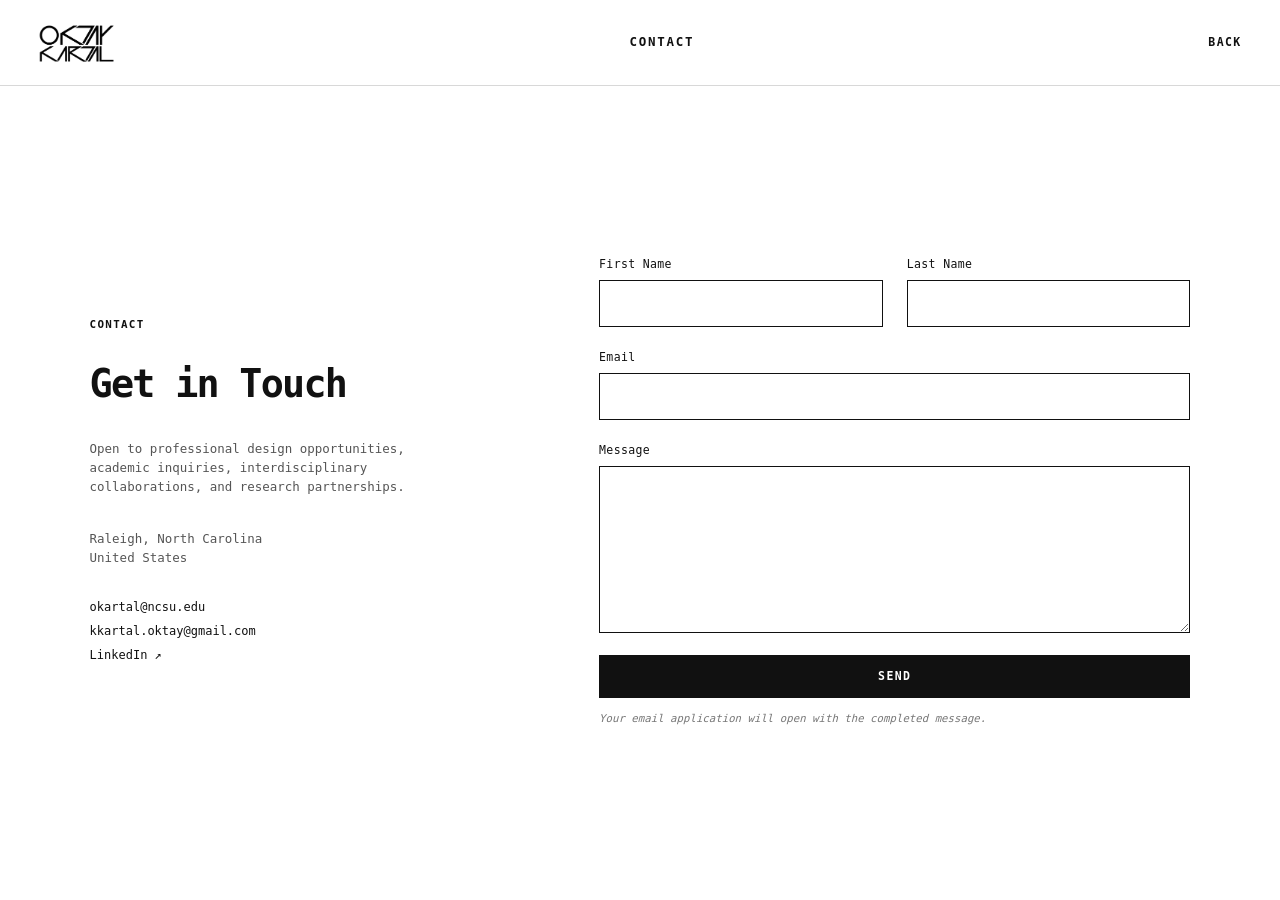
==== contact.html @ ffd4d25a "Add files via upload" ====
<!doctype html>
<html lang="en">
  <head>
    <meta charset="UTF-8" />
    <meta name="viewport" content="width=device-width, initial-scale=1" />
    <meta name="description" content="Contact designer and researcher Oktay Kartal." />
    <title>Contact — Oktay Kartal</title>
    <link rel="stylesheet" href="assets/css/styles.css" />
    <script src="assets/js/contact.js" defer></script>
  </head>
  <body class="contact-page">
    <header class="projects-header">
      <a class="projects-home" href="index.html" aria-label="Return to home"><img src="assets/images/oktay-kartal-logo.png" alt="Oktay Kartal" /></a>
      <h1>CONTACT</h1>
      <a class="projects-back" href="index.html">BACK</a>
    </header>

    <main class="contact-main">
      <section class="contact-details" aria-labelledby="contact-heading">
        <p class="contact-kicker">CONTACT</p>
        <h2 id="contact-heading">Get in Touch</h2>
        <p>Open to professional design opportunities, academic inquiries, interdisciplinary collaborations, and research partnerships.</p>
        <address>
          Raleigh, North Carolina<br />
          United States
        </address>
        <div class="contact-direct">
          <a href="mailto:okartal@ncsu.edu">okartal@ncsu.edu</a>
          <a href="mailto:kkartal.oktay@gmail.com">kkartal.oktay@gmail.com</a>
          <a href="https://www.linkedin.com/in/kartaloktay" target="_blank" rel="noopener">LinkedIn ↗</a>
        </div>
      </section>

      <form class="contact-form" id="contact-form">
        <div class="contact-name-fields">
          <label>First Name<input type="text" name="firstName" autocomplete="given-name" required /></label>
          <label>Last Name<input type="text" name="lastName" autocomplete="family-name" required /></label>
        </div>
        <label>Email<input type="email" name="email" autocomplete="email" required /></label>
        <label>Message<textarea name="message" rows="7" required></textarea></label>
        <button type="submit">SEND</button>
        <p class="contact-form-note">Your email application will open with the completed message.</p>
      </form>
    </main>
  </body>
</html>
---- assets/css/styles.css ----
:root {
  color-scheme: light;
  --paper: #f4f3ef;
  --ink: #11110f;
  --muted: #6c6b65;
  --line: #cfcec7;
  --pad: clamp(1.1rem, 2.5vw, 2.75rem);
  --serif: Georgia, "Times New Roman", serif;
  --sans: "Source Code Pro", "Cascadia Mono", Consolas, monospace;
}

* { box-sizing: border-box; }
html { scroll-behavior: smooth; scroll-padding-top: 5rem; }
body { margin: 0; background: var(--paper); color: var(--ink); font-family: var(--sans); font-size: 1rem; line-height: 1.45; }
.home-page { width: 100%; height: 100vh; height: 100svh; overflow: hidden; overscroll-behavior: none; }
.home-page main, .home-page .hero { width: 100%; height: 100%; }
.home-page .legacy-content { display: none !important; }
a { color: inherit; text-decoration: none; }
button { font: inherit; color: inherit; }
img { display: block; width: 100%; }
::selection { background: var(--ink); color: var(--paper); }

.skip-link { position: fixed; top: -5rem; left: 1rem; z-index: 100; background: var(--ink); color: var(--paper); padding: .65rem 1rem; }
.skip-link:focus { top: 1rem; }

.site-header { position: fixed; inset: 0 0 auto; z-index: 50; display: flex; align-items: center; justify-content: space-between; min-height: 4.25rem; padding: 0 var(--pad); border-bottom: 1px solid transparent; transition: background .3s, border-color .3s; }
.site-header.is-scrolled { background: color-mix(in srgb, var(--paper) 92%, transparent); border-color: var(--line); backdrop-filter: blur(12px); }
.wordmark { display: flex; align-items: center; width: clamp(4.75rem, 6.4vw, 6.75rem); height: 3.65rem; overflow: hidden; }
.wordmark img { width: 100%; height: 100%; object-fit: contain; }
.site-nav a, .menu-toggle { font-size: .78rem; letter-spacing: .12em; font-weight: 700; }
.site-nav { display: flex; gap: clamp(1rem, 2.4vw, 2.8rem); }
.site-nav a { position: relative; padding: .5rem 0; }
.site-nav a::after { content: ""; position: absolute; left: 0; right: 100%; bottom: .24rem; height: 1px; background: currentColor; transition: right .25s ease; }
.site-nav a:hover::after, .site-nav a:focus-visible::after { right: 0; }
.menu-toggle { display: none; border: 0; background: none; padding: .5rem 0; }

.hero { position: relative; min-height: 100vh; min-height: 100svh; overflow: hidden; background: #141411; color: #fff; }
.hero-media { position: absolute; inset: 0; width: 100%; height: 100%; object-fit: cover; opacity: 0; transition: opacity 1.1s ease; }
.hero-media.is-active { opacity: 1; }
.hero-shade { position: absolute; inset: 0; background: linear-gradient(180deg, rgba(0,0,0,.18), rgba(0,0,0,.06) 50%, rgba(0,0,0,.22)); }
.hero-identity { position: absolute; inset: 0; display: flex; flex-direction: column; align-items: center; justify-content: center; gap: clamp(1.4rem, 3vw, 2.5rem); padding: var(--pad); }
.hero-logo { width: clamp(15rem, 34vw, 31rem); max-height: 30vh; object-fit: contain; filter: invert(1); }
.hero-nav { display: flex; justify-content: center; gap: clamp(.9rem, 2.8vw, 2.8rem); font-size: clamp(.68rem, .9vw, .83rem); font-weight: 600; letter-spacing: .13em; }
.hero-nav a { position: relative; padding: .35rem 0; text-shadow: 0 1px 15px rgba(0,0,0,.35); }
.hero-nav a::after { content: ""; position: absolute; left: 0; right: 100%; bottom: 0; height: 1px; background: currentColor; transition: right .25s ease; }
.hero-nav a:hover::after, .hero-nav a:focus-visible::after { right: 0; }

.projects-page { background: #fff; color: #111; }
.projects-header { position: sticky; top: 0; z-index: 30; display: flex; align-items: center; justify-content: space-between; padding: 1.25rem clamp(1rem, 3vw, 3.25rem); border-bottom: 1px solid #d8d8d8; background: rgba(255,255,255,.96); backdrop-filter: blur(12px); }
.projects-home { width: clamp(4.7rem, 6vw, 6.4rem); }
.projects-home img { width: 100%; }
.projects-header h1 { margin: 0; font-size: .78rem; line-height: 1; letter-spacing: .14em; }
.projects-back { font-size: .72rem; font-weight: 600; letter-spacing: .12em; }
.project-index-page { padding: clamp(1.5rem, 2.6vw, 2.75rem) clamp(2rem, 7vw, 8rem) clamp(4rem, 8vw, 8rem); }
.project-index-grid { display: grid; grid-template-columns: repeat(2, minmax(0, 1fr)); column-gap: clamp(2.5rem, 6.5vw, 7rem); row-gap: clamp(3rem, 6vw, 6rem); }
.index-project { display: grid; grid-template-columns: auto minmax(0, 1fr); gap: clamp(.4rem, .7vw, .75rem); color: #111; }
.index-project-title { margin: 0; align-self: stretch; font-size: clamp(1rem, 1.55vw, 1.55rem); font-weight: 700; line-height: 1; letter-spacing: -.035em; writing-mode: vertical-rl; transform: rotate(180deg); text-align: right; }
.index-project-body { min-width: 0; }
.index-project-image { display: block; aspect-ratio: 16 / 9; overflow: hidden; background: #ececec; }
.index-project-image img { width: 100%; height: 100%; object-fit: cover; transition: transform .65s cubic-bezier(.22,.61,.36,1), filter .35s; }
.index-project-image:hover img, .index-project-image:focus-visible img { transform: scale(1.018); filter: brightness(.96); }
.project-crop { position: relative; }
.project-crop img { position: absolute; width: 280.6%; height: auto; max-width: none; object-fit: initial; }
.project-crop.crop-change img { left: -9.2%; top: -6%; }
.project-crop.crop-introspection img { left: -163.2%; top: -6%; }
.project-crop.crop-izmit img { left: -9.2%; top: -136.5%; }
.project-crop.crop-performing img { left: -163.2%; top: -136.5%; }
.project-crop:hover img, .project-crop:focus-visible img { transform: scale(1.008); }
.pullen-image img { transform: scale(1.34); }
.pullen-image:hover img, .pullen-image:focus-visible img { transform: scale(1.36); }
.index-project-description { margin: .62rem 0 0; max-width: 98%; color: #696969; font-size: clamp(.7rem, .72vw, .8rem); font-style: italic; line-height: 1.25; letter-spacing: .01em; }
.research-page { background: #fff; color: #111; }
.research-index-page { min-height: calc(100vh - 6rem); padding: clamp(1.5rem, 2.6vw, 2.75rem) clamp(2rem, 7vw, 8rem) clamp(4rem, 8vw, 8rem); }
.research-feature { width: min(100%, 68rem); }
.research-feature-body { min-height: clamp(23rem, 45vw, 37rem); display: flex; flex-direction: column; padding: clamp(1.4rem, 3vw, 3rem); border-top: 1px solid #d8d8d8; border-bottom: 1px solid #d8d8d8; background: #fff; }
.research-feature-status { margin: 0 0 clamp(2.5rem, 7vw, 7rem); font-size: clamp(.68rem, .72vw, .8rem); line-height: 1.45; letter-spacing: .1em; }
.research-feature h3 { max-width: 45rem; margin: 0; font-size: clamp(1.2rem, 1.85vw, 2.15rem); font-weight: 700; line-height: 1.1; letter-spacing: -.04em; }
.research-feature-meta { display: grid; grid-template-columns: minmax(12rem, 1fr) minmax(18rem, 2fr); gap: 1.5rem; margin-top: auto; padding-top: 3rem; font-size: clamp(.7rem, .78vw, .86rem); }
.research-feature-authors, .research-feature-venue { margin: 0; }
.research-feature-authors { font-weight: 700; }
.research-feature-venue { max-width: 38rem; line-height: 1.45; }
.research-feature-note { margin: 1.5rem 0 0; max-width: 48rem; color: #696969; font-size: clamp(.7rem, .72vw, .8rem); font-style: italic; line-height: 1.3; }
.about-page { background: #fff; color: #111; }
.about-index-page { min-height: calc(100vh - 5.5rem); display: grid; align-items: center; padding: clamp(2.5rem, 5vw, 5rem) clamp(2rem, 7vw, 8rem); }
.about-intro { display: grid; grid-template-columns: minmax(11rem, 1fr) minmax(0, 3fr); column-gap: clamp(2rem, 6vw, 7rem); padding: clamp(1.5rem, 3vw, 3rem) 0; }
.about-identity h2 { margin: 0 0 .65rem; font-size: clamp(1.15rem, 1.6vw, 1.65rem); line-height: 1; letter-spacing: -.035em; }
.about-identity p { margin: 0; font-size: clamp(.66rem, .7vw, .76rem); font-weight: 700; line-height: 1.5; letter-spacing: .09em; }
.about-profile { max-width: 58rem; }
.about-bio { display: grid; gap: 1.2rem; color: #444; font-size: clamp(.82rem, .95vw, 1rem); line-height: 1.65; }
.about-bio p { margin: 0; }
.about-actions { display: grid; grid-template-columns: repeat(4, minmax(0, 1fr)); gap: 1rem; margin-top: clamp(2.5rem, 5vw, 5rem); }
.about-actions a { display: grid; place-items: center; min-height: 2.8rem; border: 1px solid #111; background: #111; color: #fff; font-size: .7rem; font-weight: 700; letter-spacing: .1em; transition: background .2s, color .2s; }
.about-actions a:hover, .about-actions a:focus-visible { background: #fff; color: #111; }
.about-sections { border-top: 1px solid #111; }
.about-record, .about-contact { display: grid; grid-template-columns: minmax(10rem, 1fr) minmax(0, 3fr); column-gap: clamp(2rem, 6vw, 7rem); padding: clamp(2rem, 4vw, 4rem) 0; border-bottom: 1px solid #d8d8d8; }
.about-record > h2, .about-contact > h2 { margin: 0; font-size: clamp(.78rem, .9vw, 1rem); letter-spacing: .08em; text-transform: uppercase; }
.about-record-list { display: grid; gap: 0; }
.about-record-list article { display: grid; grid-template-columns: minmax(6.5rem, .65fr) minmax(0, 2.35fr); gap: 1.5rem; padding: 0 0 2rem; margin: 0 0 2rem; border-bottom: 1px solid #e4e4e4; }
.about-record-list article:last-child { padding-bottom: 0; margin-bottom: 0; border-bottom: 0; }
.about-record h3, .about-split h3 { margin: 0 0 .35rem; font-size: clamp(.83rem, .95vw, 1.02rem); }
.about-record p { margin: 0 0 .3rem; color: #5f5f5f; font-size: clamp(.72rem, .78vw, .85rem); line-height: 1.5; }
.about-record .about-year { color: #111; font-weight: 700; letter-spacing: .05em; }
.about-split { display: grid; grid-template-columns: repeat(3, 1fr); gap: clamp(1.5rem, 4vw, 4rem); }
.about-contact-links { display: grid; grid-template-columns: repeat(2, minmax(0, 1fr)); gap: 0 clamp(2rem, 5vw, 5rem); }
.about-contact-links a { display: flex; flex-direction: column; gap: .45rem; padding: 1.2rem 0; border-top: 1px solid #d8d8d8; font-size: clamp(.78rem, .9vw, .98rem); }
.about-contact-links a:hover { color: #666; }
.about-contact-links span { font-size: .66rem; font-weight: 700; letter-spacing: .1em; }
.contact-page { min-height: 100vh; background: #fff; color: #111; }
.contact-main { min-height: calc(100vh - 5.5rem); display: grid; grid-template-columns: minmax(16rem, 1fr) minmax(30rem, 1.55fr); gap: clamp(4rem, 10vw, 11rem); align-items: center; padding: clamp(3rem, 7vw, 7rem) clamp(2rem, 7vw, 8rem); }
.contact-details { align-self: center; }
.contact-kicker { margin: 0 0 2rem; font-size: .68rem; font-weight: 700; letter-spacing: .12em; }
.contact-details h2 { margin: 0 0 2.2rem; font-size: clamp(1.8rem, 3vw, 3.2rem); line-height: 1; letter-spacing: -.045em; }
.contact-details > p:not(.contact-kicker), .contact-details address { margin: 0 0 2rem; max-width: 24rem; color: #555; font-size: clamp(.78rem, .88vw, .95rem); line-height: 1.55; font-style: normal; }
.contact-direct { display: flex; flex-direction: column; align-items: flex-start; gap: .35rem; font-size: clamp(.75rem, .82vw, .9rem); }
.contact-direct a { border-bottom: 1px solid transparent; }
.contact-direct a:hover { border-color: currentColor; }
.contact-form { display: grid; gap: 1.35rem; }
.contact-name-fields { display: grid; grid-template-columns: repeat(2, minmax(0, 1fr)); gap: 1.5rem; }
.contact-form label { display: grid; gap: .45rem; font-size: .72rem; letter-spacing: .03em; }
.contact-form input, .contact-form textarea { width: 100%; border: 1px solid #111; border-radius: 0; background: #fff; color: #111; padding: .8rem .9rem; font: inherit; font-size: .86rem; outline: none; }
.contact-form input:focus, .contact-form textarea:focus { box-shadow: 0 0 0 2px #111; }
.contact-form textarea { resize: vertical; min-height: 9rem; }
.contact-form button { min-height: 2.7rem; border: 1px solid #111; background: #111; color: #fff; font-size: .72rem; font-weight: 700; letter-spacing: .12em; cursor: pointer; transition: background .2s, color .2s; }
.contact-form button:hover, .contact-form button:focus-visible { background: #fff; color: #111; }
.contact-form-note { margin: -.5rem 0 0; color: #777; font-size: .67rem; font-style: italic; }
.project-placeholder { min-height: 100svh; display: grid; place-items: center; padding: 2rem; text-align: center; }
.project-placeholder h1 { margin: 0 0 1rem; font-size: clamp(2rem, 6vw, 6rem); line-height: .95; }
.project-placeholder a { text-decoration: underline; text-underline-offset: .3rem; }

.project-story-page { background: #fff; color: #111; }
.story-header { position: sticky; top: 0; z-index: 20; display: grid; grid-template-columns: 1fr auto 1fr; align-items: center; min-height: 4.7rem; padding: 0 clamp(1rem, 3vw, 3.25rem); border-bottom: 1px solid #d9d9d9; background: rgba(255,255,255,.94); backdrop-filter: blur(12px); font-size: .72rem; font-weight: 600; letter-spacing: .12em; }
.story-header > :last-child { justify-self: end; }
.story-logo { width: clamp(4.7rem, 6vw, 6.4rem); }
.story-intro { display: grid; grid-template-columns: repeat(12, minmax(0, 1fr)); gap: 1.5rem; padding: clamp(3rem, 7vw, 7rem) clamp(1rem, 4vw, 4rem) clamp(5rem, 9vw, 9rem); }
.story-intro h1 { grid-column: 1 / 8; margin: 0; font-size: clamp(3.4rem, 8.4vw, 9.5rem); line-height: .83; letter-spacing: -.075em; }
.story-intro h1 span { display: inline-block; padding-right: .07em; }
.story-meta { grid-column: 9 / 13; align-self: end; font-size: clamp(.72rem, .85vw, .9rem); }
.story-meta p { margin: 0 0 1.2rem; }
.story-lead { grid-column: 1 / 8; margin: 1.5rem 0 0; color: #686868; font-size: clamp(.9rem, 1.15vw, 1.16rem); font-style: italic; }
.intro-render { grid-column: 1 / 13; margin: clamp(2rem, 5vw, 5rem) 0 0; }
.intro-render img { aspect-ratio: 16 / 9; object-fit: cover; }
.story-summary { grid-column: 2 / 8; margin-top: 2.5rem; font-size: clamp(.9rem, 1.12vw, 1.13rem); color: #5f5f5f; }
.story-summary p { margin: 0 0 1.2rem; }
.story-section { padding: clamp(4rem, 8vw, 8rem) clamp(1rem, 4vw, 4rem); border-top: 1px solid #dedede; }
.section-label { margin-bottom: 2rem; font-size: .72rem; font-weight: 700; letter-spacing: .14em; }
.concept-section > img { width: min(70rem, 72vw); margin-left: auto; }
.planning-grid { display: grid; grid-template-columns: 1fr 1.45fr; gap: clamp(1.5rem, 4vw, 5rem); align-items: start; }
.planning-grid img:first-child { margin-top: 8vw; }
.wide-drawing { margin-top: clamp(3rem, 7vw, 7rem); }
.design-grid { display: grid; grid-template-columns: repeat(2, minmax(0, 1fr)); gap: clamp(1.5rem, 4vw, 5rem); align-items: start; }
.design-grid img { background: #fff; }
.render-sequence { padding-top: clamp(5rem, 10vw, 10rem); border-top: 1px solid #dedede; }
.render-heading { display: grid; grid-template-columns: 1fr 3fr; gap: 2rem; padding: 0 clamp(1rem, 4vw, 4rem) clamp(3rem, 6vw, 6rem); }
.render-heading p { margin: 0; font-size: .72rem; font-weight: 700; letter-spacing: .14em; }
.render-heading h2 { margin: 0; font-size: clamp(2.3rem, 5.8vw, 6.6rem); line-height: .93; letter-spacing: -.055em; }
.render-sequence figure { margin: 0; }
.render-sequence figure + figure { margin-top: clamp(.65rem, 1.2vw, 1.25rem); }
.render-sequence img { width: 100%; min-height: 60vh; object-fit: cover; }
.story-end { display: flex; justify-content: space-between; padding: 3rem clamp(1rem, 4vw, 4rem); border-top: 1px solid #dedede; font-size: .75rem; font-weight: 700; letter-spacing: .12em; }

.project-story-page .story-header { display: grid; }
.portfolio-story { width: calc(100% - clamp(4rem, 14vw, 16rem)); margin-inline: auto; overflow: hidden; background: #fff; }
.portfolio-story > .portfolio-sheet,
.portfolio-story > .fullscreen-renders,
.portfolio-story > .story-end { width: 100%; margin-inline: 0; }
.portfolio-sheet { position: relative; width: 100%; aspect-ratio: 1112 / 894; overflow: hidden; background: #fff; border-bottom: 1px solid #eee; font-family: "Source Code Pro", "Cascadia Mono", Consolas, monospace; }
.portfolio-sheet img { position: absolute; }
.vertical-project-title { position: absolute; left: .5%; top: -7%; z-index: 3; height: 31%; writing-mode: vertical-rl; transform: rotate(180deg); font-size: 2.3vw; font-weight: 800; line-height: .85; letter-spacing: -.06em; }
.change-mark { position: absolute; left: 3.8%; top: .8%; width: 27%; height: 4.8%; }
.change-mark img { position: static; width: 100%; height: 100%; object-fit: contain; object-position: left top; }
.sheet-meta { position: absolute; left: 3.8%; top: 5.2%; width: 49%; font-size: .86vw; line-height: 1.16; }
.sheet-lead { position: absolute; left: 3.8%; top: 19.2%; width: 50%; margin: 0; color: #686868; font-size: .8vw; font-style: italic; line-height: 1.25; }
.sheet-hero { left: 3.8%; top: 25.6%; width: 50.6%; height: 41.6%; object-fit: cover; }
.sheet-summary { position: absolute; left: 3.8%; top: 71.2%; width: 50.8%; color: #666; font-size: .77vw; line-height: 1.25; }
.sheet-summary p { margin: 0 0 1.25em; }
.crop { position: absolute; overflow: hidden; }
.crop img { max-width: none; }
.concept-crop { left: 57.7%; top: 2.2%; width: 41.8%; height: 95.5%; }
.concept-crop img { left: 0; top: 0; height: 100%; width: 200%; object-fit: fill; }
.sheet-two h2 { display: none; }
.campus-crop { left: .5%; top: .8%; width: 38.3%; height: 98.4%; }
.campus-crop img { top: 0; left: -112.5%; height: 100%; width: 200%; object-fit: fill; }
.sheet-masterplan { left: 40%; top: .8%; width: 57%; height: 50%; object-fit: cover; }
.masterplan-copy { position: absolute; left: 40%; top: 54%; width: 56%; color: #777; font-size: .76vw; line-height: 1.18; }
.masterplan-copy p { margin: 0 0 1.2em; }
.sheet-axon { left: 43%; top: 73%; width: 54%; height: 24%; object-fit: cover; object-position: center 44%; }
.sheet-three .vertical-project-title { top: -.9%; height: 27%; }
.plans-crop { left: 3%; top: 7%; width: 49.5%; height: 91%; }
.plans-crop img { top: 0; left: -100%; height: 100%; width: 200%; object-fit: fill; }
.sheet-three h2 { position: absolute; left: 54%; top: 3.8%; margin: 0; font-size: 1.35vw; }
.form-image { left: 54%; top: 6%; width: 44%; height: 18%; object-fit: cover; object-position: center; }
.form-copy { position: absolute; left: 54%; top: 31%; width: 43%; color: #777; font-size: .74vw; line-height: 1.17; }
.form-copy p { margin: 0 0 1.3em; }
.stages-image { left: 50.25%; top: 43.8%; width: 51.5%; height: 34.3%; object-fit: contain; }
.section-image { left: 54%; top: 76%; width: 44%; height: 21%; object-fit: cover; object-position: center bottom; }
.fullscreen-renders { background: #000; }
.fullscreen-renders img { display: block; width: 100%; height: 100vh; object-fit: cover; }
.fullscreen-renders img + img { border-top: 1px solid #fff; }

/* Introspection portfolio boards */
.introspection-story { width: calc(100% - clamp(4rem, 14vw, 16rem)); margin-inline: auto; overflow: hidden; background: #fff; }
.introspection-story > section + section { margin-top: clamp(2.5rem, 4vw, 4.5rem); }
.introspection-sheet { position: relative; width: 100%; aspect-ratio: 1112 / 894; overflow: hidden; background: #fff; border-bottom: 1px solid #eee; font-family: "Source Code Pro", "Cascadia Mono", Consolas, monospace; }
.introspection-sheet img { position: absolute; }
.intro-vertical-title, .intro-wide-title { position: absolute; z-index: 4; writing-mode: vertical-rl; transform: rotate(180deg); font-weight: 800; line-height: .85; letter-spacing: -.06em; }
.intro-vertical-title { left: .15%; top: -6.5%; height: 31%; font-size: 2.3vw; }
.intro-meta { position: absolute; left: 4.9%; top: .8%; width: 47%; font-size: .76vw; line-height: 1.16; font-weight: 600; }
.intro-lead { position: absolute; left: 4.9%; top: 10.2%; width: 47%; margin: 0; color: #666; font-size: .72vw; font-style: italic; line-height: 1.22; }
.intro-main-render { left: 4.9%; top: 23.3%; width: 48.4%; height: 40.5%; object-fit: cover; object-position: center; }
.intro-summary { position: absolute; left: 4.9%; top: 74.4%; width: 48%; color: #666; font-size: .7vw; line-height: 1.22; }
.intro-summary p { margin: 0 0 1.45em; }
.context-title { position: absolute; left: 56.8%; top: 2.8%; margin: 0; writing-mode: vertical-rl; transform: rotate(180deg); font-size: 1.15vw; line-height: 1; }
.context-copy { position: absolute; left: 59%; top: 2.4%; width: 16.8%; margin: 0; color: #777; font-size: .72vw; line-height: 1.18; }
.intro-crop { position: absolute; overflow: hidden; }
.intro-crop img { max-width: none; }
.regional-context { left: 76%; top: .8%; width: 23.4%; height: 28.4%; }
.regional-context img { width: 180.5%; height: auto; left: -79.6%; top: 0; }
.site-transition-copy { position: absolute; left: 59%; top: 33%; width: 11.2%; margin: 0; color: #777; font-size: .68vw; line-height: 1.16; }
.local-context { left: 70.7%; top: 31%; width: 29.3%; height: 34.5%; }
.local-context img { width: 148.2%; height: auto; left: -48.1%; top: -79%; }
.intro-secondary-render { left: 58.5%; top: 66.7%; width: 41.5%; height: 33.3%; object-fit: cover; object-position: center; }

.body-sequence { left: 1.2%; top: 0; width: 47.8%; height: 24.7%; }
.body-sequence img { width: 200%; height: auto; left: 0; top: 0; }
.visitor-sequence { left: 52%; top: 0; width: 47.5%; height: 24.7%; }
.visitor-sequence img { width: 200%; height: auto; left: -100%; top: 0; }
.body-sequence-copy, .visitor-sequence-copy, .water-sequence-copy { position: absolute; margin: 0; color: #777; font-size: .7vw; line-height: 1.18; }
.body-sequence-copy { left: 1.2%; top: 25.8%; width: 47%; }
.visitor-sequence-copy { left: 52%; top: 25.8%; width: 47%; }
.water-sequence-copy { left: 52%; top: 33.2%; width: 47%; }
.material-sequence { left: 1.2%; top: 35.1%; width: 47.8%; height: 22.5%; }
.material-sequence img { width: 100%; height: 100%; left: 0; top: 0; object-fit: contain; object-position: left top; }
.material-copy { position: absolute; left: 1.2%; top: 60%; width: 47%; color: #777; font-size: .7vw; line-height: 1.18; }
.material-copy p { margin: 0 0 1.25em; }
.intro-axon { left: 50.2%; top: 39.7%; width: 49.8%; height: 34.7%; object-fit: contain; }
.axon-copy { position: absolute; left: 52%; top: 76.4%; width: 47%; margin: 0; color: #777; font-size: .7vw; line-height: 1.18; }
.intro-elevation { left: 0; top: 87.1%; width: 100%; height: 12.9%; object-fit: fill; }

.introspection-wide-sheet { position: relative; width: 100%; aspect-ratio: 1308 / 502; overflow: hidden; background: #fff; border-bottom: 1px solid #eee; }
.intro-wide-title { left: .1%; top: -8%; height: 52%; font-size: 1.75vw; white-space: nowrap; overflow: visible; }
.wide-plan-crop { position: absolute; left: 4.8%; top: 0; width: 95.2%; height: 100%; overflow: hidden; }
.wide-plan-crop img { position: absolute; max-width: none; }
.roof-plan-crop img { left: -4.2%; top: 0; width: 104.3%; height: 100%; object-fit: fill; }
.floor-plan-crop img { left: -4.2%; top: 0; width: 104.3%; height: 100%; object-fit: fill; }

.introspection-renders { width: 100%; background: #000; }
.introspection-renders > img { display: block; width: 100%; height: 100vh; object-fit: cover; }
.introspection-renders > img + img, .introspection-renders .paired-render { border-top: 1px solid #fff; }
.paired-render { position: relative; width: 100%; aspect-ratio: 2.42 / 1; margin: 0; overflow: hidden; background: #000; }
.paired-render img { position: absolute; left: -4.2%; width: 108.5%; max-width: none; height: auto; }
.paired-render-top img { top: -1.1%; }
.paired-render-bottom img { bottom: -1.1%; }

/* Pullen Park Performing Art Center portfolio boards */
.pullen-story { width: calc(100% - clamp(4rem, 14vw, 16rem)); margin-inline: auto; overflow: hidden; background: #fff; }
.pullen-story > section + section { margin-top: clamp(2.5rem, 4vw, 4.5rem); }
.pullen-sheet { position: relative; width: 100%; aspect-ratio: 1112 / 894; overflow: hidden; background: #fff; border-bottom: 1px solid #eee; font-family: var(--sans); }
.pullen-crop { position: absolute; overflow: hidden; }
.pullen-crop img { position: absolute; max-width: none; }
.pullen-vertical-title, .pullen-plan-title { position: absolute; z-index: 4; writing-mode: vertical-rl; transform: rotate(180deg); font-weight: 800; line-height: .9; letter-spacing: -.05em; }
.pullen-vertical-title { left: .15%; top: .9%; height: 34%; overflow: hidden; white-space: nowrap; font-size: 2vw; }
.pullen-vertical-title small, .pullen-plan-title small { display: block; margin-bottom: 1.1em; font-size: .48em; letter-spacing: -.02em; }
.pullen-meta { position: absolute; left: 5.1%; top: 1.2%; width: 48%; font-size: .72vw; line-height: 1.15; }
.pullen-lead { position: absolute; left: 5.1%; top: 15.4%; width: 48%; margin: 0; color: #6d6d6d; font-size: .68vw; font-style: italic; line-height: 1.2; }
.pullen-main-render { left: 5.1%; top: 23%; width: 48%; height: 34%; }
.pullen-main-render img { left: -9.7%; top: -64.5%; width: 120.5%; height: auto; }
.pullen-summary { position: absolute; left: 5.1%; top: 69%; width: 48%; color: #707070; font-size: .67vw; line-height: 1.18; }
.pullen-summary p { margin: 0 0 1.25em; }
.identity-title { position: absolute; left: 56.9%; top: 0; height: 46.5%; margin: 0; overflow: hidden; writing-mode: vertical-rl; transform: rotate(180deg); white-space: nowrap; font-size: 1.15vw; line-height: .95; }
.identity-copy { position: absolute; left: 59.5%; top: 3%; width: 10.7%; margin: 0; overflow: hidden; color: #777; font-size: .68vw; line-height: 1.22; }
.identity-copy p { margin: 0 0 1.9em; }
.identity-copy p:last-child { margin-bottom: 0; }
.identity-collage { left: 71.2%; top: 3%; width: 28.5%; height: 25.7%; }
.identity-collage img, .identity-map img, .lobby-render img { width: 100%; height: auto; left: 0; top: 0; }
.identity-map { left: 71.2%; top: 29%; width: 28.5%; height: 31.3%; }
.lobby-render { left: 58%; top: 63.5%; width: 42%; height: 35.8%; }
.pullen-page-one::before { content: ""; position: absolute; left: 4.35%; top: 20%; z-index: 6; width: 1.7%; height: 4.2%; background: #fff; }
.pullen-page-one::after { content: ""; position: absolute; left: 70.15%; top: 0; z-index: 6; width: 2.2%; height: 61%; background: #fff; }
.pullen-site-plan { left: 0; top: 0; width: 68.5%; height: 40.8%; }
.pullen-axon { left: 0; top: 41.8%; width: 68.5%; height: 39%; }
.pullen-section { left: 0; top: 83%; width: 68.5%; height: 17%; }
.pullen-site-plan img, .pullen-axon img, .pullen-section img { width: 100%; height: auto; left: 0; }
.pullen-site-plan img { top: 0; }
.pullen-axon img { top: -109.5%; }
.pullen-section img { top: -485%; }
.process-render { left: 69.5%; top: 0; width: 30.5%; height: 20.8%; }
.concept-sketches { left: 69.5%; top: 22.3%; width: 30.5%; height: 7.5%; }
.preliminary-studies { left: 69.5%; top: 31.3%; width: 30.5%; height: 9.3%; }
.design-process { left: 69.5%; top: 42%; width: 30.5%; height: 58%; }
.process-render img, .concept-sketches img, .preliminary-studies img, .design-process img { width: 100%; height: auto; left: 0; }
.process-render img { top: 0; }
.concept-sketches img { top: -313%; }
.preliminary-studies img { top: -345%; }
.design-process img { top: -76.6%; }
.pullen-plan-sheet { position: relative; width: 100%; aspect-ratio: 1112 / 894; overflow: hidden; background: #fff; border-bottom: 1px solid #eee; }
.pullen-plan-title { left: .15%; top: -5%; height: 37%; font-size: 2vw; }
.first-floor-label { position: absolute; left: 6.3%; top: 1.8%; z-index: 3; font-size: 1.15vw; font-weight: 700; }
.first-floor-crop { left: 5.6%; top: 0; width: 94.4%; height: 100%; }
.first-floor-crop img { left: -6.8%; top: -3.5%; width: 106.8%; height: 103.5%; object-fit: fill; }
.pullen-page-four h2 { position: absolute; top: 1.7%; z-index: 3; margin: 0; font-size: 1.05vw; }
.second-floor-label { left: 2.8%; }
.third-floor-label { left: 62.4%; }
.second-floor-crop { left: 3%; top: 2.5%; width: 49%; height: 50%; }
.second-floor-crop::after { content: ""; position: absolute; z-index: 2; left: 0; top: 0; width: 42%; height: 7%; background: #fff; }
.third-floor-crop { left: 58%; top: 2.5%; width: 39%; height: 49%; }
.second-floor-crop img { width: 174%; height: auto; left: -4.2%; top: -.8%; }
.third-floor-crop img { width: 273%; height: auto; left: -172.5%; top: -31%; }
.pullen-wide-render { position: absolute; left: 5.2%; top: 57%; width: 89.5%; height: 40%; object-fit: cover; }

/* İzmit Incubator Center */
.izmit-project-page, .izmit-story { background: #fff; }
.izmit-story { padding: 2vw 0 0; }
.izmit-sheet { position: relative; width: 96%; margin: 0 auto 2vw; aspect-ratio: 1112 / 894; overflow: hidden; background: #fff; font-family: var(--sans); }
.izmit-crop { position: absolute; overflow: hidden; }
.izmit-crop img { position: absolute; max-width: none; height: auto; }
.izmit-vertical-title, .forming-title, .izmit-portrait-title { position: absolute; z-index: 4; margin: 0; writing-mode: vertical-rl; transform: rotate(180deg); white-space: nowrap; font-weight: 800; line-height: .92; letter-spacing: -.04em; }
.izmit-vertical-title { left: .7%; top: 0; height: 26%; font-size: 1.55vw; }
.izmit-meta { position: absolute; left: 4.8%; top: 2%; width: 47%; font-size: .69vw; line-height: 1.16; }
.izmit-lead { position: absolute; left: 4.8%; top: 10.7%; width: 48%; margin: 0; color: #777; font-size: .66vw; font-style: italic; line-height: 1.22; }
.izmit-main-render { left: 4.8%; top: 16.5%; width: 50%; height: 36.5%; }
.izmit-main-render img, .izmit-location-map img, .izmit-walkway-render img, .canal-render img, .courtyard-render img, .bridge-render img, .red-bridge-render img, .garden-render img { width: 100%; height: 100%; left: 0; top: 0; object-fit: cover; }
.izmit-summary { position: absolute; left: 4.8%; top: 65.5%; width: 50%; color: #707070; font-size: .65vw; line-height: 1.18; }
.izmit-summary p { margin: 0 0 1.15em; }
.izmit-location-map { left: 57.5%; top: 4%; width: 38.5%; height: 27%; }
.location-connections { position: absolute; inset: 0; z-index: 2; width: 100%; height: 100%; overflow: visible; pointer-events: none; }
.location-connections circle, .location-connections path { fill: none; stroke: #ff625f; stroke-width: 1.25; vector-effect: non-scaling-stroke; }
.izmit-urban-plan { left: 57.5%; top: 32%; width: 38.5%; height: 35%; }
.izmit-urban-plan img { width: 247.2%; left: -147.2%; top: -87.3%; }
.izmit-walkway-render { left: 57.5%; top: 69%; width: 38.5%; height: 27%; }

.forming-title { left: .6%; top: 0; height: 19.5%; font-size: 1.25vw; }
.forming-copy { position: absolute; left: 4.3%; top: 3%; width: 14.2%; color: #707070; font-size: .65vw; line-height: 1.18; }
.forming-copy p { margin: 0 0 1.25em; }
.program-diagram { left: 20%; top: 2%; width: 18%; height: 39%; }
.program-diagram img { width: 100%; height: 100%; left: 0; top: 0; object-fit: contain; }
.canal-render { left: 42%; top: 2%; width: 56%; height: 39%; }
.circulation-diagram { left: 0; top: 45.5%; width: 24.5%; height: 29%; }
.circulation-diagram img { width: 407.1%; left: 0; top: -263%; }
.courtyard-render { left: 0; top: 45.5%; width: 60.5%; height: 29.5%; }
.bridge-render { left: 61.5%; top: 45.5%; width: 36.5%; height: 29.5%; }
.section-bb { left: 0; top: 75%; width: 100%; height: 25%; }
.section-bb img { width: 100%; height: 100%; left: 0; top: 0; object-fit: contain; }

.izmit-portrait-sheet { position: relative; width: 96%; margin: 0 auto 2vw; aspect-ratio: 1112 / 1160; overflow: hidden; background: #fff; font-family: var(--sans); }
.izmit-portrait-title { left: .7%; top: 0; height: 26%; font-size: 1.55vw; }
.izmit-axon { left: 11%; top: 2%; width: 84%; height: 46%; }
.izmit-axon img { width: 100%; height: 100%; left: 0; top: 0; object-fit: contain; }
.red-bridge-render { left: 11%; top: 49%; width: 35%; height: 26%; }
.garden-render { left: 48%; top: 49%; width: 47%; height: 26%; }
.section-dd-label { position: absolute; left: 11%; top: 76%; z-index: 3; font-size: .68vw; font-weight: 700; }
.section-dd { left: 11%; top: 77%; width: 84%; height: 20%; }
.section-dd img { width: 100%; height: 100%; left: 0; top: 0; object-fit: contain; }

.izmit-plan-sheet { position: relative; width: 96%; margin: 0 auto 2vw; aspect-ratio: 1112 / 747; overflow: hidden; background: #fff; }
.ground-plan { left: 2%; top: 2%; width: 46%; height: 96%; }
.ground-plan img { width: 100%; height: 100%; left: 0; top: 0; object-fit: contain; }
.first-plan { left: 52%; top: 2%; width: 46%; height: 96%; }
.first-plan img { width: 100%; height: 100%; left: 0; top: 0; object-fit: contain; }
.izmit-project-page .story-end { background: #fff; }

@media (max-width: 760px) {
  .pullen-story { width: calc(100% - 2rem); }
  .pullen-meta, .pullen-lead, .pullen-summary, .identity-copy { font-size: 1.05vw; }
}

@media (max-width: 760px) {
  .introspection-story { width: calc(100% - 2rem); }
  .intro-meta { font-size: 1.25vw; }
  .intro-lead, .intro-summary, .context-copy, .site-transition-copy, .body-sequence-copy, .visitor-sequence-copy, .water-sequence-copy, .material-copy, .axon-copy { font-size: 1.05vw; }
  .introspection-renders > img { height: auto; min-height: 58vw; }
}

.intro { min-height: 94vh; display: grid; grid-template-columns: repeat(12, 1fr); align-content: end; gap: 1rem; padding: 9rem var(--pad) 3rem; border-bottom: 1px solid var(--line); }
.intro h1 { grid-column: 1 / 10; margin: 0; max-width: 62rem; font: 400 clamp(2.55rem, 6.3vw, 7.5rem)/.96 var(--serif); letter-spacing: -.045em; }
.intro p { grid-column: 1 / 6; margin: 1.5rem 0 0; color: var(--muted); }
.down-link { grid-column: 10 / 13; align-self: end; justify-self: end; display: flex; gap: 2rem; font-size: .78rem; letter-spacing: .1em; text-transform: uppercase; }
.down-link span { transition: transform .25s; }
.down-link:hover span { transform: translateY(.35rem); }

.section { padding: 7rem var(--pad); border-bottom: 1px solid var(--line); }
.section-heading { display: grid; grid-template-columns: repeat(12, 1fr); gap: 1rem; margin-bottom: 3.5rem; }
.section-heading h2 { grid-column: 1 / 4; margin: 0; font-size: .78rem; letter-spacing: .14em; }
.section-heading p { grid-column: 7 / 13; margin: 0; color: var(--muted); }

.projects-grid { display: grid; grid-template-columns: repeat(12, minmax(0, 1fr)); gap: 5.5rem 1.25rem; }
.project-card { grid-column: span 6; border: 0; background: transparent; padding: 0; text-align: left; cursor: pointer; opacity: 0; transform: translateY(1.5rem); transition: opacity .7s ease, transform .7s ease; }
.project-card:nth-child(4n + 1), .project-card:nth-child(4n + 4) { grid-column: span 7; }
.project-card:nth-child(4n + 2), .project-card:nth-child(4n + 3) { grid-column: span 5; }
.project-card.is-visible { opacity: 1; transform: none; }
.project-image { aspect-ratio: 16 / 10; overflow: hidden; background: #e7e6e1; }
.project-image img { height: 100%; object-fit: cover; object-position: center; filter: saturate(.88); transition: transform .7s cubic-bezier(.22,.61,.36,1), filter .4s; }
.project-card:hover .project-image img, .project-card:focus-visible .project-image img { transform: scale(1.018); filter: saturate(1); }
.project-meta { display: grid; grid-template-columns: 1fr auto; gap: 1rem; padding-top: .85rem; border-top: 1px solid var(--ink); margin-top: .85rem; }
.project-title { margin: 0; font: 400 clamp(1.35rem, 2.2vw, 2.25rem)/1.08 var(--serif); letter-spacing: -.02em; }
.project-index { font-size: .75rem; letter-spacing: .08em; }
.project-details { grid-column: 1 / -1; display: flex; justify-content: space-between; gap: 1rem; color: var(--muted); font-size: .78rem; text-transform: uppercase; letter-spacing: .07em; }

.research-list { border-top: 1px solid var(--ink); }
.research-item { display: grid; grid-template-columns: 1fr 5fr 2fr; gap: 1.25rem; padding: 1.4rem 0; border-bottom: 1px solid var(--line); opacity: 0; transform: translateY(1rem); transition: opacity .6s, transform .6s; }
.research-item.is-visible { opacity: 1; transform: none; }
.research-item p, .research-item h3 { margin: 0; }
.research-year, .research-type { font-size: .76rem; letter-spacing: .08em; color: var(--muted); text-transform: uppercase; }
.research-item h3 { font: 400 clamp(1.25rem, 2vw, 1.9rem)/1.2 var(--serif); }

.about-grid, .contact-grid { display: grid; grid-template-columns: repeat(12, 1fr); gap: 1rem; }
.about-copy { grid-column: 1 / 7; font: 400 clamp(1.65rem, 3vw, 3.15rem)/1.12 var(--serif); letter-spacing: -.025em; }
.about-copy p { margin: 0 0 1.2em; }
.about-facts { grid-column: 8 / 13; margin: 0; }
.about-facts div { display: grid; grid-template-columns: 1fr 2fr; gap: 1rem; padding: 1.1rem 0; border-top: 1px solid var(--line); }
.about-facts dt { font-size: .74rem; letter-spacing: .08em; color: var(--muted); }
.about-facts dd { margin: 0; }
.about-facts a, .contact-links a { text-decoration: underline; text-decoration-thickness: 1px; text-underline-offset: .25rem; }

.contact-grid > p { grid-column: 1 / 7; margin: 0; font: 400 clamp(1.65rem, 3.3vw, 3.4rem)/1.1 var(--serif); }
.contact-links { grid-column: 8 / 13; display: flex; flex-direction: column; align-items: flex-start; gap: .75rem; }
.site-footer { display: grid; grid-template-columns: repeat(3, 1fr); padding: 2rem var(--pad); font-size: .72rem; letter-spacing: .09em; }
.site-footer p { margin: 0; }
.site-footer p:nth-child(2) { text-align: center; }
.site-footer p:last-child { text-align: right; }

.project-dialog { width: 100%; max-width: none; min-height: 100%; margin: 0; border: 0; padding: 0; background: var(--paper); color: var(--ink); }
.project-dialog::backdrop { background: rgba(17,17,15,.25); }
.dialog-close { position: fixed; right: var(--pad); top: 1.25rem; z-index: 2; border: 0; background: var(--paper); padding: .55rem 0; font-size: .75rem; letter-spacing: .1em; cursor: pointer; }
.dialog-project { padding: 7rem var(--pad) 3rem; }
.dialog-head { display: grid; grid-template-columns: repeat(12, 1fr); gap: 1rem; margin-bottom: 4rem; }
.dialog-head h2 { grid-column: 1 / 9; margin: 0; font: 400 clamp(3rem, 7vw, 7.6rem)/.92 var(--serif); letter-spacing: -.05em; }
.dialog-info { grid-column: 10 / 13; align-self: end; color: var(--muted); }
.dialog-info p { margin: .25rem 0; }
.dialog-description { grid-column: 1 / 7; margin: 2rem 0 0; font-size: 1.15rem; max-width: 45rem; }
.dialog-gallery { display: grid; gap: 1.5rem; }
.dialog-gallery img { background: #e7e6e1; }

@media (max-width: 760px) {
  html { scroll-padding-top: 4.25rem; }
  .site-header { min-height: 4rem; }
  .wordmark { width: 4.8rem; height: 3.2rem; }
  .menu-toggle { display: block; }
  .site-nav { position: fixed; inset: 4rem 0 auto; display: none; flex-direction: column; gap: 0; background: var(--paper); border-bottom: 1px solid var(--line); padding: 1rem var(--pad) 1.5rem; }
  .site-nav.is-open { display: flex; }
  .site-nav a { padding: .85rem 0; border-bottom: 1px solid var(--line); font-size: 1rem; }
  .hero-logo { width: min(72vw, 23rem); max-height: 25vh; }
  .hero-nav { width: min(88vw, 26rem); flex-wrap: wrap; gap: .85rem 1.3rem; font-size: .68rem; }
  .projects-header { position: sticky; top: 0; z-index: 5; background: rgba(255,255,255,.94); backdrop-filter: blur(10px); }
  .projects-header h1 { display: none; }
  .project-index-grid { grid-template-columns: 1fr; row-gap: 3.5rem; }
  .index-project { grid-template-columns: 1fr; gap: .65rem; }
  .index-project-title { writing-mode: initial; transform: none; text-align: left; font-size: 1.25rem; }
  .index-project-description { font-size: .72rem; }
  .research-index-page { padding: 1.5rem 1.25rem 5rem; }
  .research-feature-body { min-height: 32rem; padding: 1.25rem; }
  .research-feature-status { margin-bottom: 3rem; }
  .research-feature-meta { grid-template-columns: 1fr; gap: .65rem; }
  .about-index-page { padding: 2.5rem 1.25rem 5rem; }
  .about-intro, .about-record, .about-contact { grid-template-columns: 1fr; gap: 1.5rem; }
  .about-intro { padding-bottom: 4rem; }
  .about-actions { grid-template-columns: repeat(2, minmax(0, 1fr)); }
  .about-record-list article { grid-template-columns: 1fr; gap: .6rem; }
  .about-split, .about-contact-links { grid-template-columns: 1fr; }
  .contact-main { min-height: auto; grid-template-columns: 1fr; gap: 4rem; align-items: start; padding: 3rem 1.25rem 5rem; }
  .contact-name-fields { grid-template-columns: 1fr; gap: 1.35rem; }
  .story-header { min-height: 4rem; grid-template-columns: 1fr auto; }
  .story-header > :nth-child(2) { display: none; }
  .story-intro { grid-template-columns: 1fr; gap: 1rem; }
  .story-intro h1, .story-meta, .story-lead, .intro-render, .story-summary { grid-column: 1; }
  .story-intro h1 { font-size: clamp(3.4rem, 17vw, 6rem); }
  .story-meta { margin-top: 2rem; }
  .story-lead { margin-top: 1rem; }
  .story-summary { margin-top: 1.5rem; }
  .concept-section > img { width: 100%; }
  .planning-grid, .design-grid { grid-template-columns: 1fr; gap: 2.5rem; }
  .planning-grid img:first-child { margin-top: 0; }
  .render-heading { grid-template-columns: 1fr; }
  .render-sequence img { min-height: auto; }
  .story-end { gap: 1.5rem; font-size: .65rem; }
  .intro { min-height: 90svh; grid-template-columns: 1fr; padding-top: 7rem; }
  .intro h1, .intro p, .down-link { grid-column: 1; }
  .intro h1 { font-size: clamp(2.65rem, 12.8vw, 4.9rem); }
  .intro p { max-width: 24rem; }
  .down-link { justify-self: start; margin-top: 2rem; }
  .section { padding-top: 5rem; padding-bottom: 5rem; }
  .section-heading { grid-template-columns: 1fr; margin-bottom: 2rem; }
  .section-heading h2, .section-heading p { grid-column: 1; }
  .projects-grid { display: block; }
  .project-card { width: 100%; margin-bottom: 3.5rem; }
  .research-item { grid-template-columns: 1fr auto; }
  .research-item h3 { grid-column: 1 / -1; grid-row: 2; }
  .about-grid, .contact-grid { display: block; }
  .about-copy { font-size: 1.75rem; }
  .about-facts { margin-top: 3rem; }
  .about-facts div { grid-template-columns: 1fr; }
  .contact-links { margin-top: 2.5rem; }
  .site-footer { grid-template-columns: 1fr auto; gap: 1rem; }
  .site-footer p:nth-child(2) { display: none; }
  .dialog-head { display: block; }
  .dialog-head h2 { padding-right: 2.5rem; font-size: 3.35rem; }
  .dialog-info, .dialog-description { margin-top: 2rem; }
}

@media (prefers-reduced-motion: reduce) {
  html { scroll-behavior: auto; }
  *, *::before, *::after { animation-duration: .01ms !important; transition-duration: .01ms !important; }
  .hero-video { display: block; opacity: 1; }
}
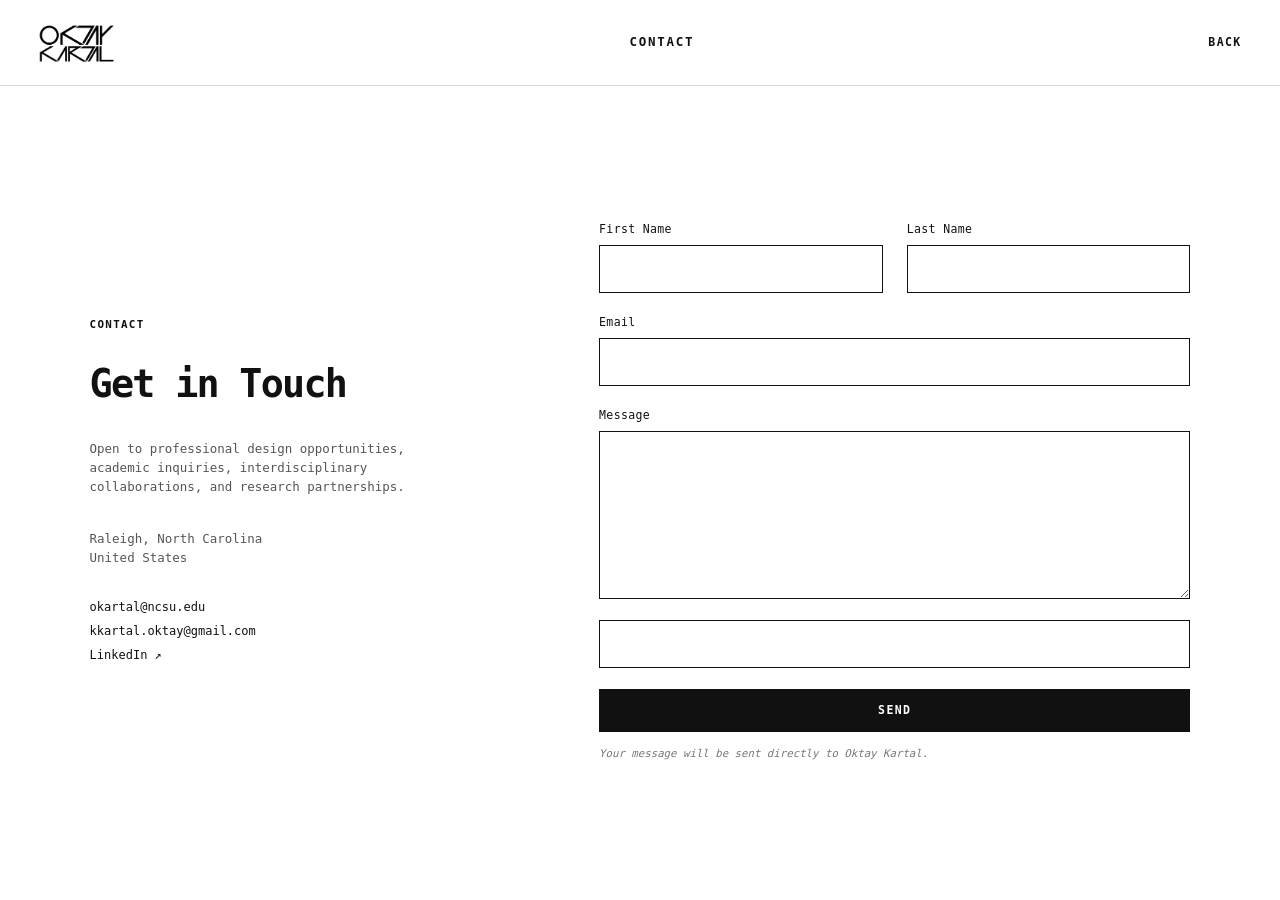
==== commit 444494fc: "Add files via upload" ====
--- a/contact.html
+++ b/contact.html
@@ -31,15 +31,16 @@
         </div>
       </section>
 
-      <form class="contact-form" id="contact-form">
+      <form class="contact-form" id="contact-form" action="https://formspree.io/f/xzezojno" method="POST">
         <div class="contact-name-fields">
           <label>First Name<input type="text" name="firstName" autocomplete="given-name" required /></label>
           <label>Last Name<input type="text" name="lastName" autocomplete="family-name" required /></label>
         </div>
         <label>Email<input type="email" name="email" autocomplete="email" required /></label>
         <label>Message<textarea name="message" rows="7" required></textarea></label>
+        <input class="contact-honeypot" type="text" name="_gotcha" tabindex="-1" autocomplete="off" aria-hidden="true" />
         <button type="submit">SEND</button>
-        <p class="contact-form-note">Your email application will open with the completed message.</p>
+        <p class="contact-form-note" id="contact-form-status" role="status" aria-live="polite">Your message will be sent directly to Oktay Kartal.</p>
       </form>
     </main>
   </body>
